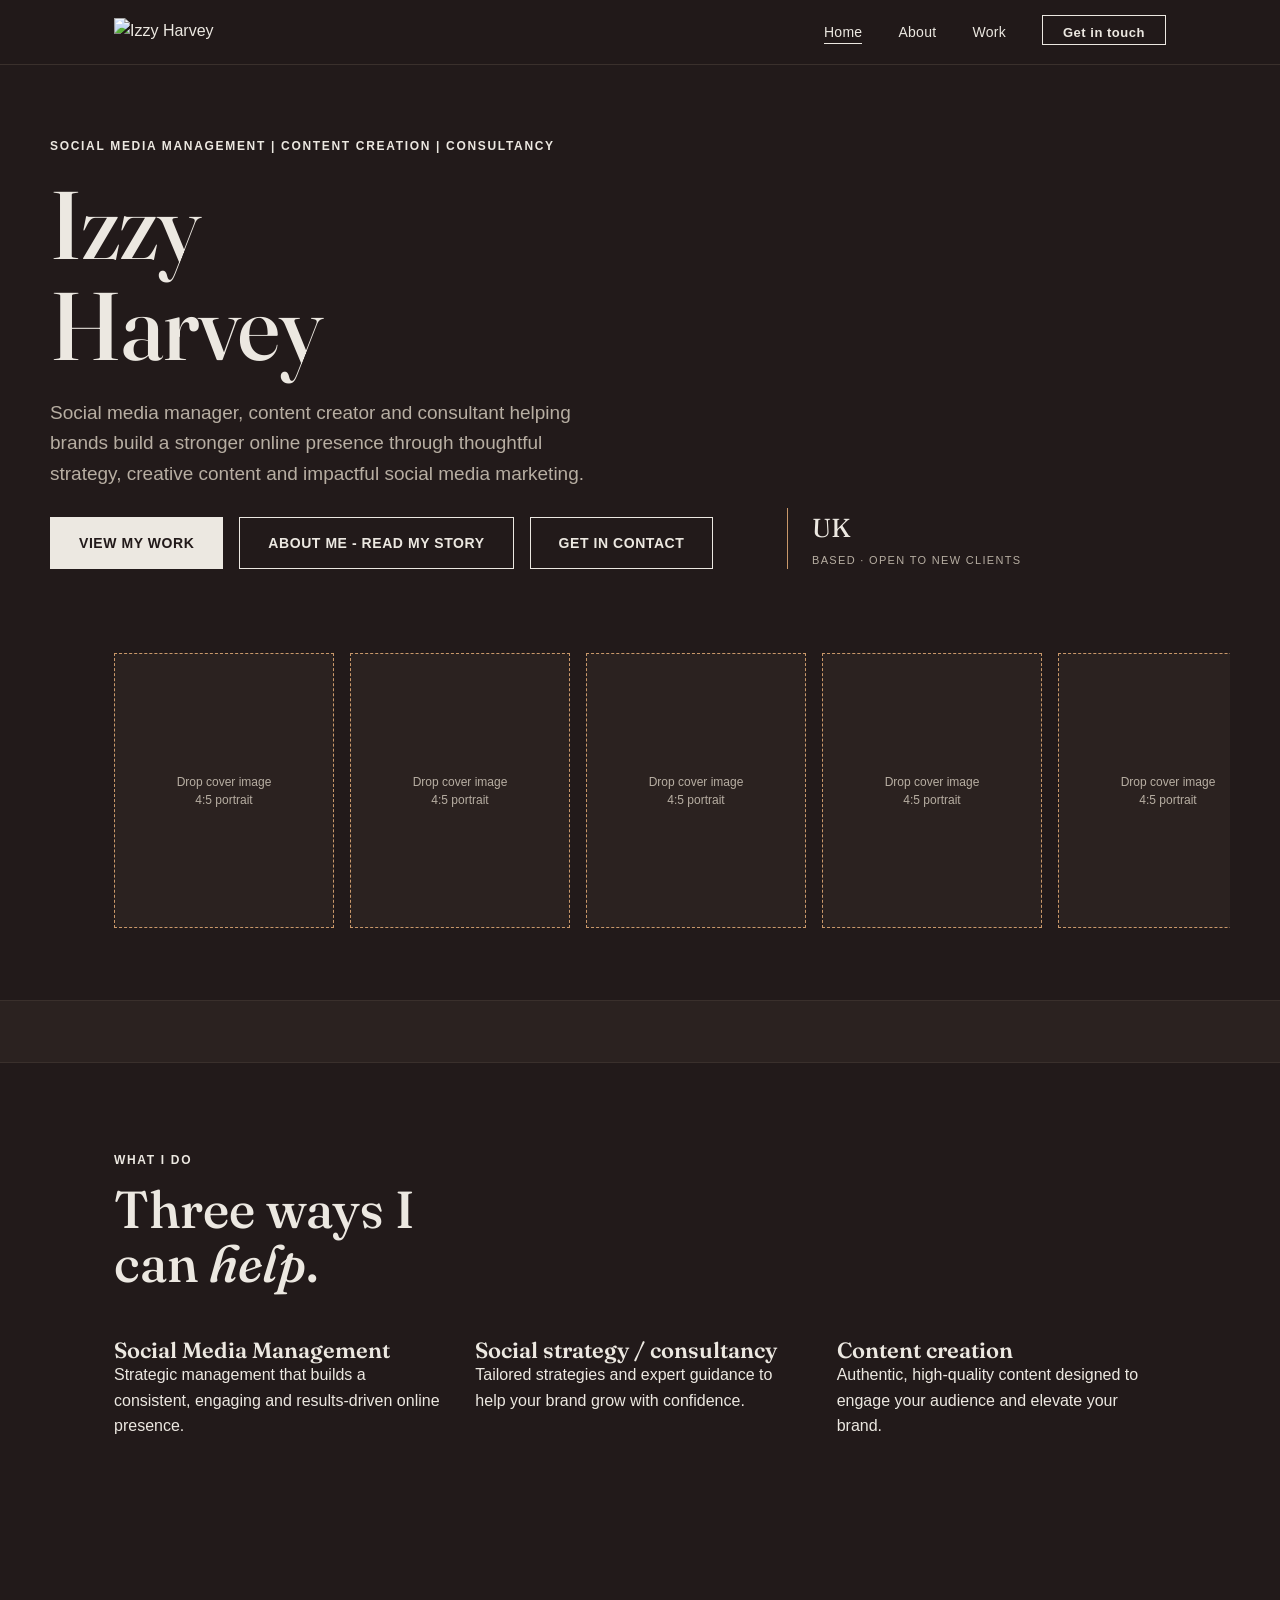
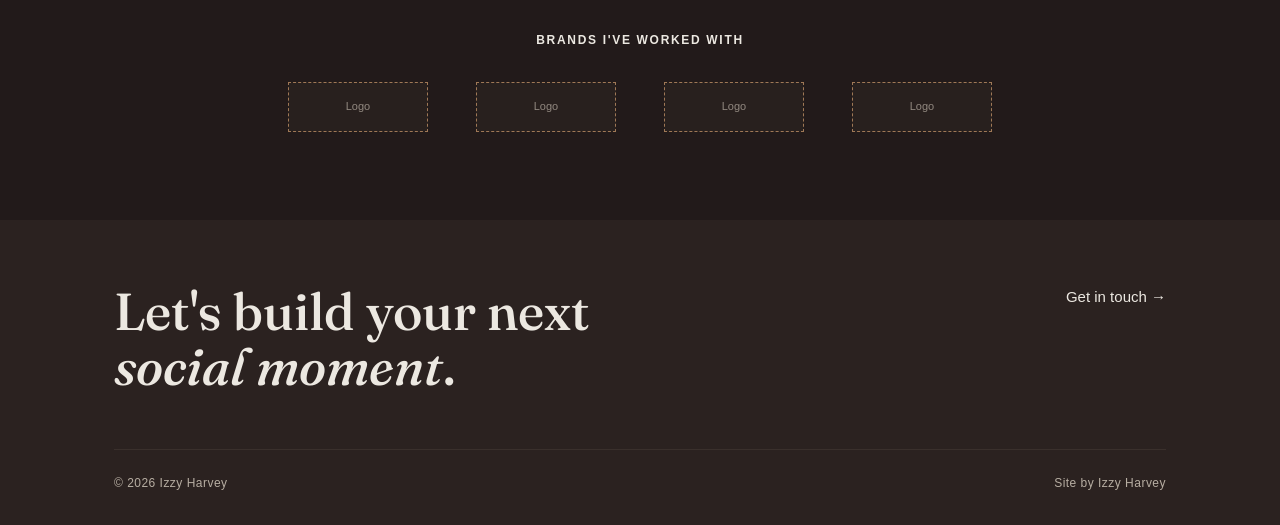
==== index.html @ ade732e3 "Add files via upload" ====
<!DOCTYPE html>
<html lang="en">
<head>
<meta charset="UTF-8">
<meta name="viewport" content="width=device-width, initial-scale=1.0">
<title>Izzy Harvey — Social Media Management, Content Creation &amp; Consultancy</title>
<link rel="preconnect" href="https://fonts.googleapis.com">
<link rel="preconnect" href="https://fonts.gstatic.com" crossorigin>
<link href="https://fonts.googleapis.com/css2?family=Fraunces:ital,wght@0,300;0,500;0,600;1,400;1,500&display=swap" rel="stylesheet">
<link href="https://api.fontshare.com/v2/css?f[]=switzer@400,500,600,700&display=swap" rel="stylesheet">
<link rel="stylesheet" href="styles.css">
</head>
<body>

<header class="site-header">
  <nav class="nav">
    <a class="logo" href="index.html"><img src="assets/wordmark.svg" alt="Izzy Harvey"></a>
    <button class="nav-toggle">Menu</button>
    <ul class="nav-links">
      <li><a href="index.html" aria-current="page">Home</a></li>
      <li><a href="about.html">About</a></li>
      <li><a href="portfolio.html">Work</a></li>
      <li><a href="contact.html" class="nav-cta">Get in touch</a></li>
    </ul>
  </nav>
</header>

<main>

  <!-- HERO -->
  <section class="hero wrap" style="padding-bottom:0;">
    <div>
      <p class="eyebrow hero-eyebrow">Social Media Management | Content Creation | Consultancy</p>
      <h1>Izzy<br>Harvey</h1>
      <p class="lede">Social media manager, content creator and consultant
        helping brands build a stronger online presence through thoughtful
        strategy, creative content and impactful social media marketing.</p>
      <div style="display:flex; gap:16px; margin-top:28px; flex-wrap:wrap;">
        <a href="portfolio.html" class="btn btn-primary">View my work</a>
        <a href="about.html" class="btn btn-ghost">About me - read my story</a>
        <a href="contact.html" class="btn btn-ghost">Get in contact</a>
      </div>
    </div>
    <div class="hero-meta">
      <div class="stat">UK<span>Based · open to new clients</span></div>
    </div>
  </section>

  <!-- SIGNATURE CONTENT REEL -->
  <div class="reel wrap" style="margin-top:56px;">
    <div class="frame">
      <div class="slot">Drop cover image<br>4:5 portrait</div>
    </div>
    <div class="frame">
      <div class="slot">Drop cover image<br>4:5 portrait</div>
    </div>
    <div class="frame">
      <div class="slot">Drop cover image<br>4:5 portrait</div>
    </div>
    <div class="frame">
      <div class="slot">Drop cover image<br>4:5 portrait</div>
    </div>
    <div class="frame">
      <div class="slot">Drop cover image<br>4:5 portrait</div>
    </div>
  </div>

  <!-- MARQUEE -->
  <div class="marquee" style="margin-top:64px;">
    <div class="marquee-track">
      Strategy <span>|</span> Content Creation <span>|</span> Social Media Management <span>|</span> Consultancy <span>|</span>
      Strategy <span>|</span> Content Creation <span>|</span> Social Media Management <span>|</span> Consultancy <span>|</span>
    </div>
  </div>

  <!-- WHAT I DO -->
  <section class="wrap">
    <div class="section-head">
      <div>
        <p class="eyebrow">What I do</p>
        <h2>Three ways I<br>can <em>help</em>.</h2>
      </div>
    </div>
    <div class="grid-3">
      <div>
        <h3>Social Media Management</h3>
        <p class="meta">Strategic management that builds a consistent,
          engaging and results-driven online presence.</p>
      </div>
      <div>
        <h3>Social strategy / consultancy</h3>
        <p class="meta">Tailored strategies and expert guidance to help
          your brand grow with confidence.</p>
      </div>
      <div>
        <h3>Content creation</h3>
        <p class="meta">Authentic, high-quality content designed to
          engage your audience and elevate your brand.</p>
      </div>
    </div>
  </section>

  <!-- AS SEEN WITH -->
  <section class="wrap">
    <p class="eyebrow center" style="margin-bottom:32px;">Brands I've worked with</p>
    <div class="logo-row center" style="justify-content:center;">
      <div class="placeholder">Logo</div>
      <div class="placeholder">Logo</div>
      <div class="placeholder">Logo</div>
      <div class="placeholder">Logo</div>
    </div>
  </section>

</main>

<footer>
  <div class="wrap">
    <div class="footer-top">
      <h2>Let's build your next<br><em>social moment</em>.</h2>
      <ul class="social-list">
        <li><a href="contact.html">Get in touch →</a></li>
      </ul>
    </div>
    <div class="footer-bottom">
      <span>© 2026 Izzy Harvey</span>
      <span>Site by Izzy Harvey</span>
    </div>
  </div>
</footer>

<script src="script.js"></script>
</body>
</html>
---- styles.css ----
/* ============================================================
   IZZY HARVEY — PORTFOLIO
   Design tokens
   ============================================================ */
:root{
  /* Colour — dark theme */
  --bg:#221A1A;          /* page background */
  --bg-raised:#2B2220;   /* elevated panels — alt sections, cards, placeholders */
  --ink:#ECE8E1;         /* primary text — warm off-white */
  --ink-dim:#B7AEA2;     /* secondary/muted text */
  --tan-500:#C9986A;     /* camel accent — tags, rules, hover */
  --border:#3A302C;      /* hairline borders */

  /* Type */
  --font-display:'Fraunces', serif;
  --font-body:'Switzer','Helvetica Neue',Helvetica,Arial,sans-serif;

  /* Layout */
  --max-w:1180px;
  --gutter:clamp(24px, 5vw, 64px);
  --radius:2px;
}

*,*::before,*::after{ box-sizing:border-box; }

html{ scroll-behavior:smooth; }

body{
  margin:0;
  background:var(--bg);
  color:var(--ink);
  font-family:var(--font-body);
  font-size:16px;
  line-height:1.6;
  -webkit-font-smoothing:antialiased;
}

img{ max-width:100%; display:block; }
a{ color:inherit; text-decoration:none; }

.wrap{
  max-width:var(--max-w);
  margin:0 auto;
  padding-left:var(--gutter);
  padding-right:var(--gutter);
}

/* ---------- eyebrow / labels ---------- */
.eyebrow{
  font-family:var(--font-body);
  font-size:12px;
  font-weight:600;
  letter-spacing:.14em;
  text-transform:uppercase;
  color:var(--ink);
}

/* ---------- headings ---------- */
h1,h2,h3{
  font-family:var(--font-display);
  font-weight:500;
  line-height:1.05;
  margin:0;
  color:var(--ink);
}
h1{ font-size:clamp(48px,8vw,96px); letter-spacing:-.01em; }
h2{ font-size:clamp(32px,4.5vw,52px); }
h3{ font-size:22px; font-weight:600; }
em, .italic{ font-style:italic; color:var(--ink); }

p{ margin:0 0 1em; }
.lede{ font-size:19px; color:var(--ink-dim); max-width:52ch; }

/* ============================================================
   NAV
   ============================================================ */
.site-header{
  position:sticky; top:0; z-index:50;
  background:rgba(34,26,26,.9);
  backdrop-filter:blur(8px);
  border-bottom:1px solid var(--border);
}
.nav{
  display:flex; align-items:center; justify-content:space-between;
  padding:18px var(--gutter);
  max-width:var(--max-w); margin:0 auto;
}
.nav .logo img{ height:28px; width:auto; }
.nav-links{
  display:flex; gap:36px; list-style:none; margin:0; padding:0;
  font-size:14px; font-weight:500; letter-spacing:.02em;
}
.nav-links a{
  position:relative; padding-bottom:4px;
}
.nav-links a::after{
  content:''; position:absolute; left:0; bottom:0; width:0; height:1px;
  background:var(--ink); transition:width .25s ease;
}
.nav-links a:hover::after, .nav-links a[aria-current="page"]::after{ width:100%; }
.nav-cta{
  border:1px solid var(--ink); padding:9px 20px;
  font-size:13px; font-weight:600; letter-spacing:.04em;
  transition:background .2s ease, color .2s ease;
}
.nav-cta:hover{ background:var(--ink); color:var(--bg); }
.nav-toggle{ display:none; }

@media (max-width:760px){
  .nav-links{
    position:fixed; inset:64px 0 auto 0; background:var(--bg);
    flex-direction:column; gap:0; border-bottom:1px solid var(--border);
    max-height:0; overflow:hidden; transition:max-height .3s ease;
  }
  .nav-links.open{ max-height:400px; }
  .nav-links li{ border-top:1px solid var(--border); }
  .nav-links a{ display:block; padding:16px var(--gutter); }
  .nav-links a::after{ display:none; }
  .nav-toggle{
    display:block; background:none; border:none; cursor:pointer;
    font-family:var(--font-body); font-size:13px; font-weight:600;
    letter-spacing:.06em; text-transform:uppercase; color:var(--ink);
  }
}

/* ============================================================
   BUTTONS
   ============================================================ */
.btn{
  display:inline-flex; align-items:center; gap:10px;
  padding:14px 28px; font-size:14px; font-weight:600;
  letter-spacing:.04em; text-transform:uppercase;
  border:1px solid var(--ink); cursor:pointer;
  transition:background .2s ease, color .2s ease, border-color .2s ease;
  background:transparent; color:var(--ink);
}
.btn-primary{ background:var(--ink); color:var(--bg); }
.btn-primary:hover{ background:var(--ink-dim); border-color:var(--ink-dim); color:var(--bg); }
.btn-ghost:hover{ background:var(--ink); color:var(--bg); }

/* ============================================================
   HERO
   ============================================================ */
.hero{
  padding:72px 0 56px;
  display:grid; grid-template-columns:1.4fr .9fr; gap:48px; align-items:end;
}
.hero-eyebrow{ margin-bottom:18px; }
.hero h1{ margin-bottom:22px; }
.hero-meta{
  border-left:1px solid var(--tan-500); padding-left:24px;
  display:flex; flex-direction:column; gap:14px;
}
.hero-meta .stat{ font-family:var(--font-display); font-size:26px; display:block; }
.hero-meta .stat span{
  display:block; font-family:var(--font-body); font-size:11px;
  letter-spacing:.12em; text-transform:uppercase; color:var(--ink-dim); margin-top:2px;
}
.hero-meta a.stat{ transition:color .2s ease; }
.hero-meta a.stat:hover{ opacity:.7; }
@media (max-width:820px){
  .hero{ grid-template-columns:1fr; }
  .hero-meta{ border-left:none; border-top:1px solid var(--tan-500); padding-left:0; padding-top:20px; flex-direction:column; gap:20px; }
}

/* ============================================================
   SIGNATURE COMPONENT — the content reel
   A horizontal strip of scheduled-post style frames, echoing
   Izzy's day job of laying out content calendars. Used across
   pages as the placeholder system for photo/video.
   ============================================================ */
.reel{
  display:flex; gap:16px; overflow-x:auto; padding:28px var(--gutter) 8px;
  scrollbar-width:thin;
}
.reel::-webkit-scrollbar{ height:6px; }
.reel::-webkit-scrollbar-thumb{ background:var(--border); }

.frame{
  flex:0 0 auto; width:220px;
  border:1px dashed var(--tan-500);
  background:var(--bg-raised);
  display:flex; flex-direction:column;
}
.frame .slot{
  aspect-ratio:4/5; display:flex; align-items:center; justify-content:center;
  text-align:center; padding:16px; color:var(--ink-dim); font-size:12px; line-height:1.5;
}
.frame .tag{
  border-top:1px dashed var(--tan-500);
  padding:9px 12px; font-size:11px; font-weight:600;
  letter-spacing:.06em; text-transform:uppercase; color:var(--ink);
  display:flex; justify-content:space-between;
}

/* Generic placeholder block (non-reel, single image) */
.placeholder{
  border:1px dashed var(--tan-500); background:var(--bg-raised);
  display:flex; align-items:center; justify-content:center;
  text-align:center; color:var(--ink-dim); font-size:13px; padding:24px; line-height:1.6;
}

/* ============================================================
   MARQUEE — running text strip
   ============================================================ */
.marquee{
  background:var(--bg-raised); color:var(--ink);
  overflow:hidden; white-space:nowrap; padding:16px 0;
  border-top:1px solid var(--border); border-bottom:1px solid var(--border);
}
.marquee-track{
  display:inline-block; padding-left:100%;
  animation:scroll 28s linear infinite;
  font-family:var(--font-body); font-weight:500; font-size:18px;
  letter-spacing:.02em; text-transform:uppercase;
}
.marquee-track span{ margin:0 32px; color:var(--ink); font-style:normal; }
@keyframes scroll{ from{ transform:translateX(0);} to{ transform:translateX(-100%);} }
@media (prefers-reduced-motion:reduce){ .marquee-track{ animation:none; padding-left:0; } }

/* ============================================================
   SECTIONS
   ============================================================ */
section{ padding:88px 0; }
.section-head{
  display:flex; justify-content:space-between; align-items:flex-end;
  gap:24px; margin-bottom:48px; flex-wrap:wrap;
}
.rule{ border:none; border-top:1px solid var(--border); margin:0; }

.bg-beige{ background:var(--bg-raised); }
.bg-dark{ background:var(--bg-raised); color:var(--ink); }
.bg-dark h2, .bg-dark h3{ color:var(--ink); }
.bg-dark .eyebrow{ color:var(--ink); }

/* ---------- grid ---------- */
.grid-3{ display:grid; grid-template-columns:repeat(3,1fr); gap:32px; }
.grid-2{ display:grid; grid-template-columns:repeat(2,1fr); gap:40px; }
@media (max-width:820px){ .grid-3{ grid-template-columns:1fr; } .grid-2{ grid-template-columns:1fr; } }

/* ---------- work card ---------- */
.card{ display:flex; flex-direction:column; gap:18px; }
.card .placeholder{ aspect-ratio:4/5; }
.card .tags{ display:flex; gap:8px; flex-wrap:wrap; }
.pill{
  font-size:11px; font-weight:600; letter-spacing:.06em; text-transform:uppercase;
  border:1px solid var(--tan-500); color:var(--ink); padding:5px 11px;
}
.card h3{ margin-top:4px; }
.card .meta{ font-size:13px; color:var(--ink-dim); }

/* ---------- stat row ---------- */
.stat-row{ display:flex; gap:64px; flex-wrap:wrap; }
.stat-row .num{ font-family:var(--font-display); font-size:56px; }
.stat-row .lbl{ font-size:12px; letter-spacing:.1em; text-transform:uppercase; color:var(--ink-dim); margin-top:6px; }

/* ---------- logos row ---------- */
.logo-row{ display:flex; gap:48px; flex-wrap:wrap; align-items:center; opacity:.75; }
.logo-row .placeholder{ width:140px; height:48px; font-size:11px; }

/* ============================================================
   FOOTER
   ============================================================ */
footer{ background:var(--bg-raised); color:var(--ink-dim); padding:64px 0 32px; }
.footer-top{ display:flex; justify-content:space-between; gap:40px; flex-wrap:wrap; margin-bottom:56px; }
.footer-top h2{ color:var(--ink); max-width:14ch; }
.social-list{ list-style:none; margin:0; padding:0; display:flex; flex-direction:column; gap:10px; }
.social-list a{ font-size:15px; border-bottom:1px solid transparent; color:var(--ink); }
.social-list a:hover{ border-color:var(--ink); }
.footer-bottom{
  display:flex; justify-content:space-between; flex-wrap:wrap; gap:12px;
  border-top:1px solid var(--border); padding-top:24px;
  font-size:12px; letter-spacing:.04em; color:var(--ink-dim);
}

/* ---------- about page photo ---------- */
.about-photo-row{
  padding-top:0; display:grid; grid-template-columns:280px 1fr; gap:48px; align-items:start;
}
.about-photo{
  width:100%; aspect-ratio:3/4; object-fit:cover; border:1px solid var(--border);
}
@media (max-width:820px){
  .about-photo-row{ grid-template-columns:1fr; }
  .about-photo{ max-width:280px; }
}

/* ---------- utility ---------- */
.mt-0{ margin-top:0; }
.center{ text-align:center; }
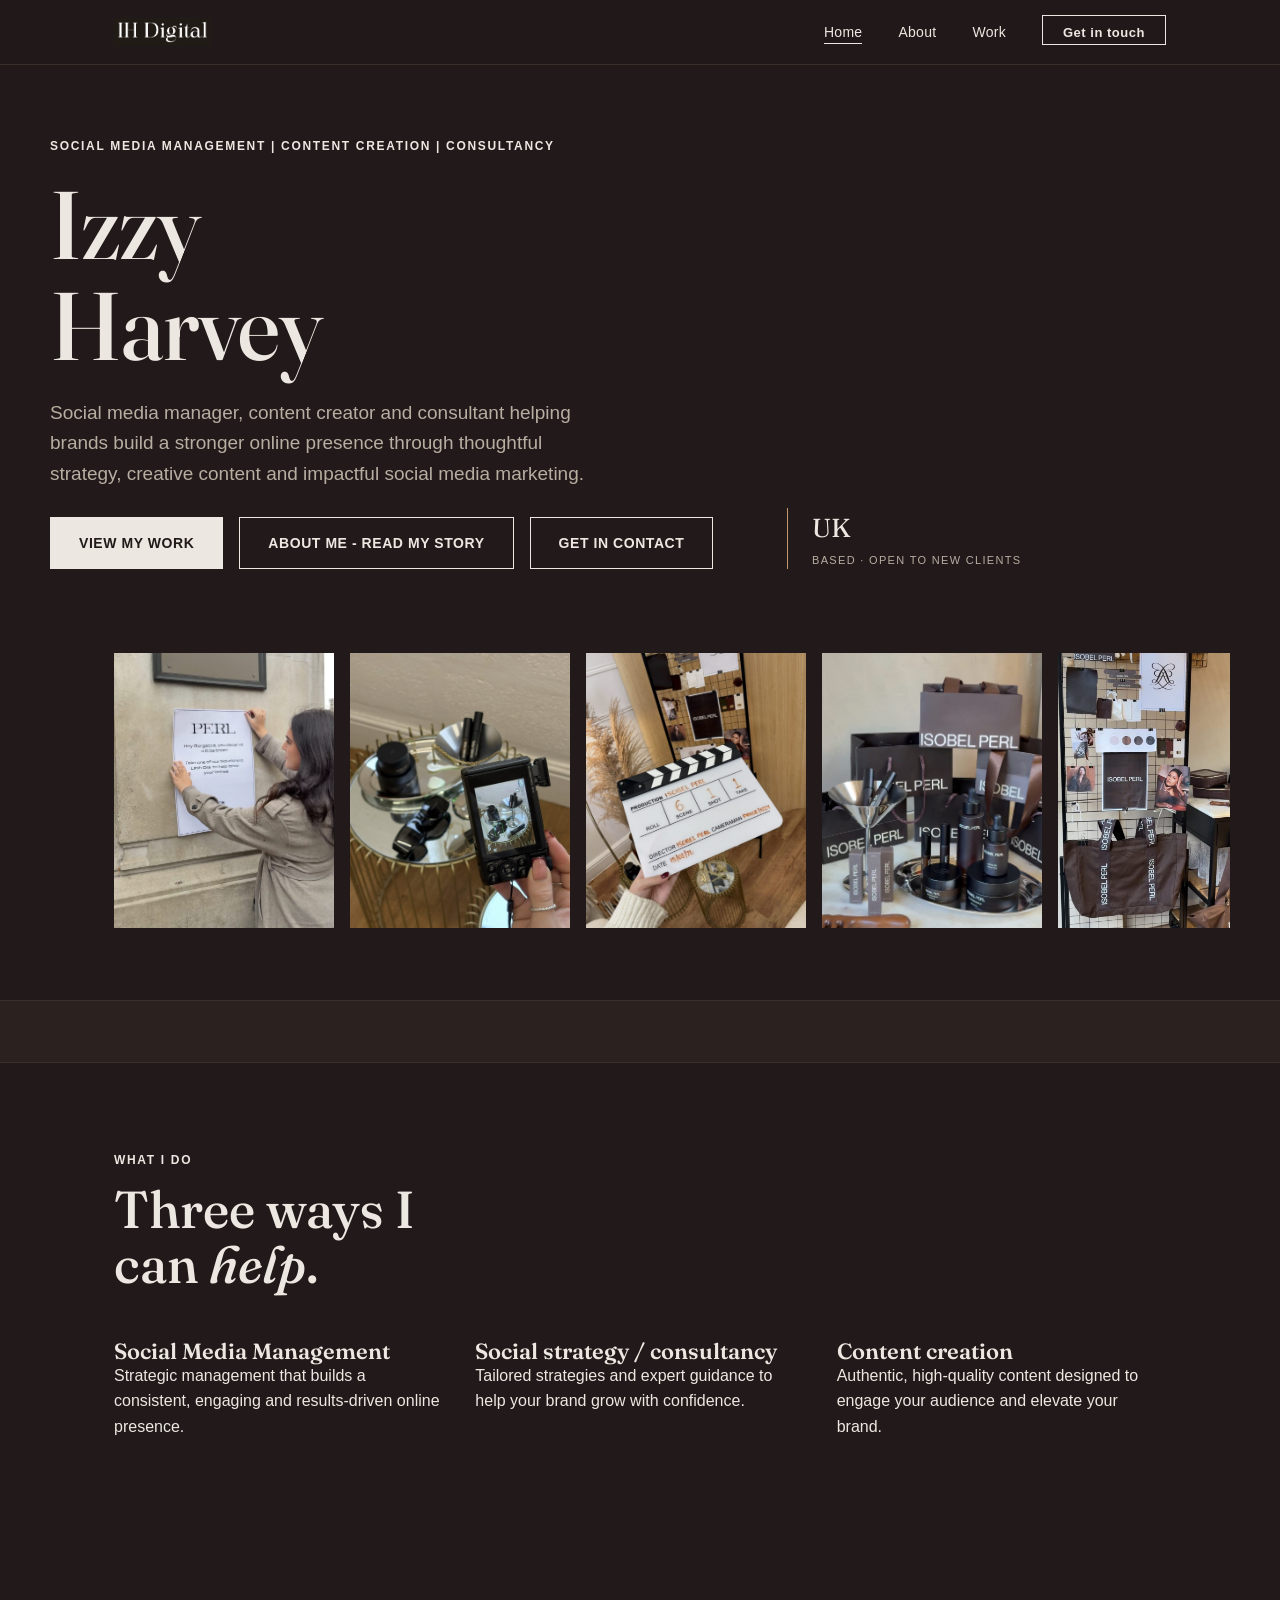
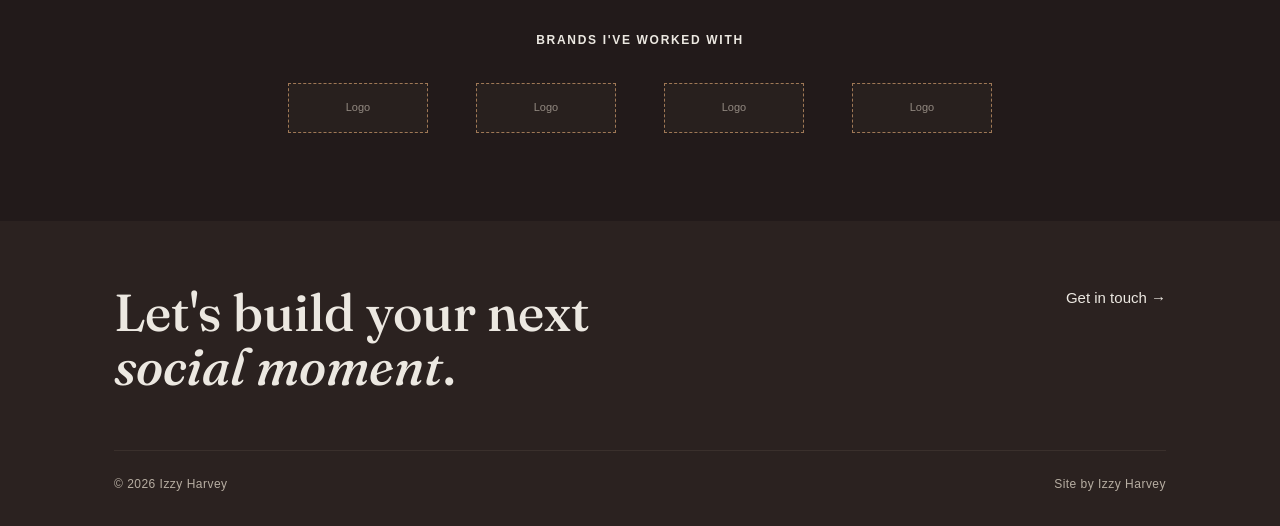
==== commit 1f3500ed: "Add files via upload" ====
--- a/index.html
+++ b/index.html
@@ -14,7 +14,7 @@
 
 <header class="site-header">
   <nav class="nav">
-    <a class="logo" href="index.html"><img src="assets/wordmark.svg" alt="Izzy Harvey"></a>
+    <a class="logo" href="index.html"><img src="assets/logo.png" alt="IH Digital"></a>
     <button class="nav-toggle">Menu</button>
     <ul class="nav-links">
       <li><a href="index.html" aria-current="page">Home</a></li>
@@ -48,20 +48,20 @@
 
   <!-- SIGNATURE CONTENT REEL -->
   <div class="reel wrap" style="margin-top:56px;">
-    <div class="frame">
-      <div class="slot">Drop cover image<br>4:5 portrait</div>
+    <div class="frame frame-filled">
+      <img class="reel-img" src="assets/work-1.jpg" alt="Isobel Perl campaign — poster activation">
     </div>
-    <div class="frame">
-      <div class="slot">Drop cover image<br>4:5 portrait</div>
+    <div class="frame frame-filled">
+      <img class="reel-img" src="assets/work-2.jpg" alt="Isobel Perl campaign — behind the scenes styling">
     </div>
-    <div class="frame">
-      <div class="slot">Drop cover image<br>4:5 portrait</div>
+    <div class="frame frame-filled">
+      <img class="reel-img" src="assets/work-3.jpg" alt="Isobel Perl campaign — on set clapperboard">
     </div>
-    <div class="frame">
-      <div class="slot">Drop cover image<br>4:5 portrait</div>
+    <div class="frame frame-filled">
+      <img class="reel-img" src="assets/work-4.jpg" alt="Isobel Perl product range">
     </div>
-    <div class="frame">
-      <div class="slot">Drop cover image<br>4:5 portrait</div>
+    <div class="frame frame-filled">
+      <img class="reel-img" src="assets/work-5.jpg" alt="Isobel Perl brand moodboard and merchandise">
     </div>
   </div>
 
--- a/styles.css
+++ b/styles.css
@@ -193,6 +193,12 @@
   display:flex; justify-content:space-between;
 }
 
+/* filled reel frame — real photo, no dashed placeholder */
+.frame-filled{ border:none; background:none; }
+.reel-img{
+  width:100%; aspect-ratio:4/5; object-fit:cover; display:block;
+}
+
 /* Generic placeholder block (non-reel, single image) */
 .placeholder{
   border:1px dashed var(--tan-500); background:var(--bg-raised);
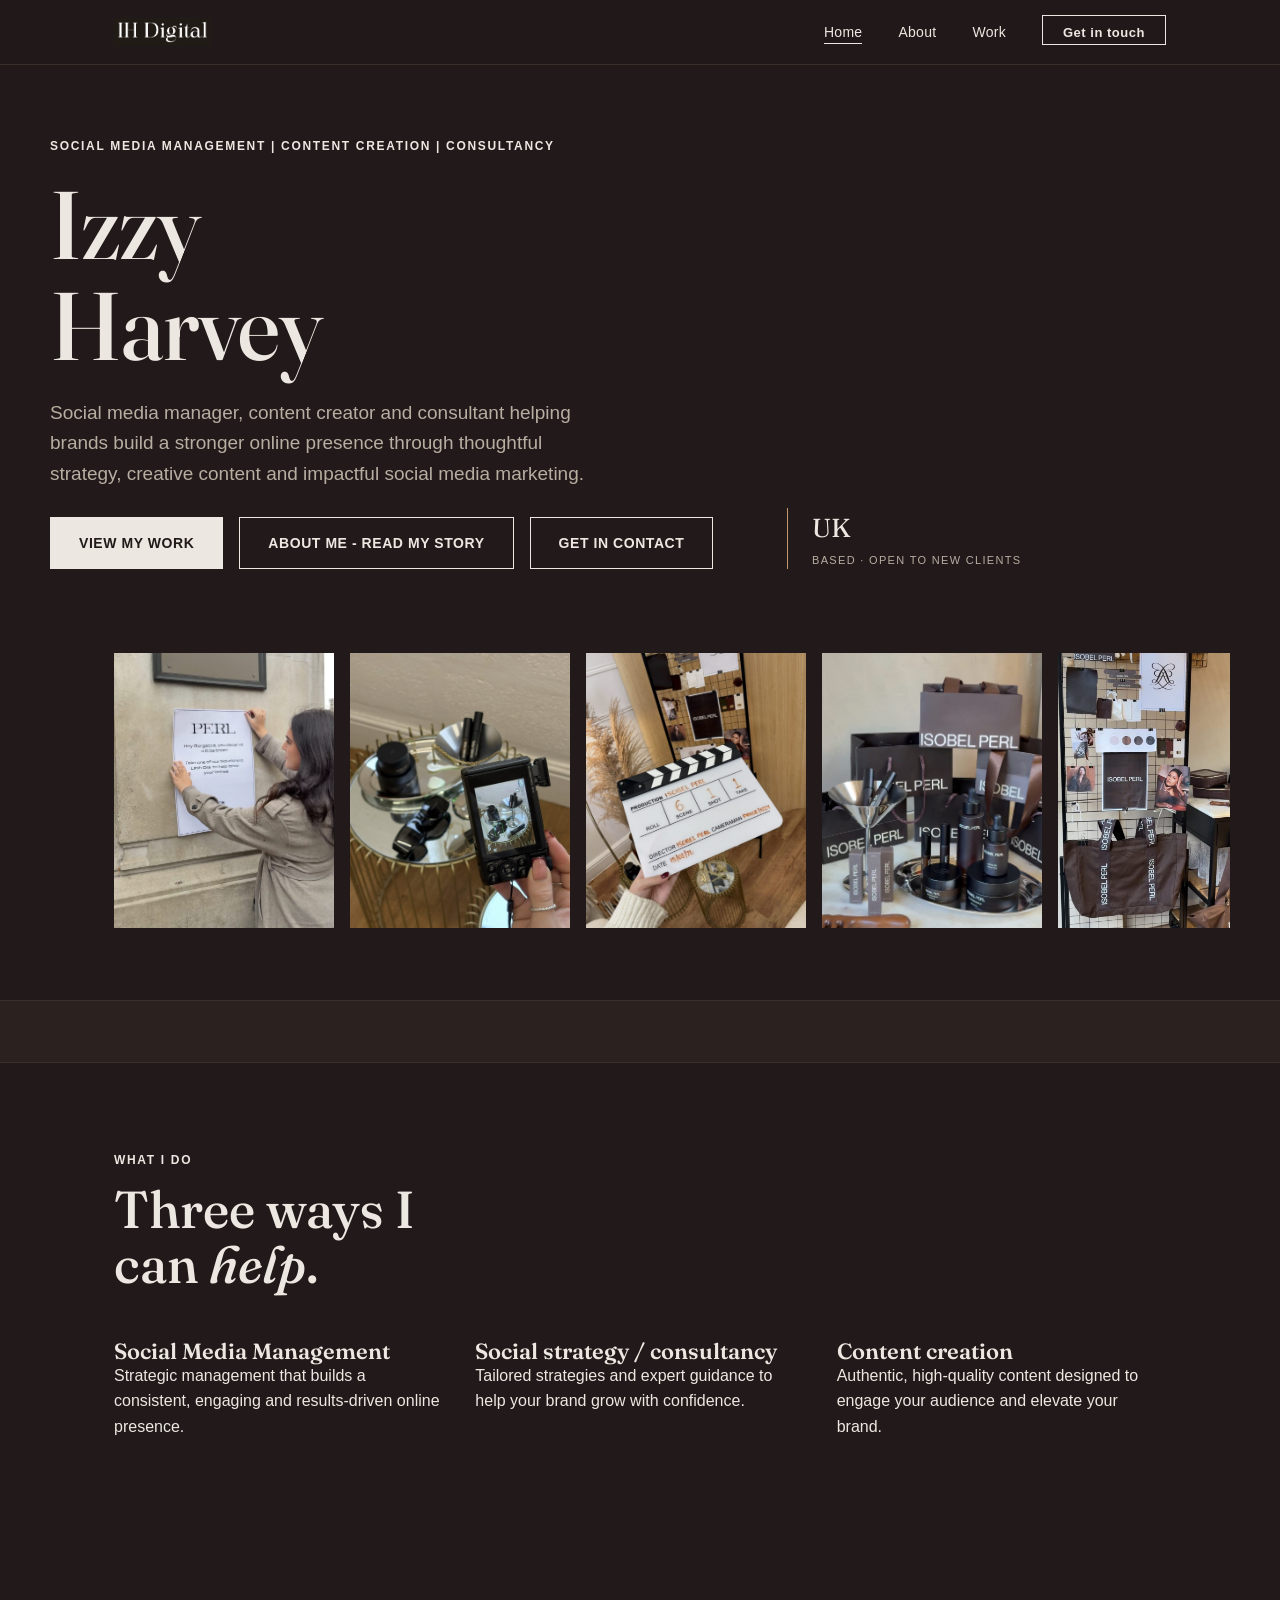
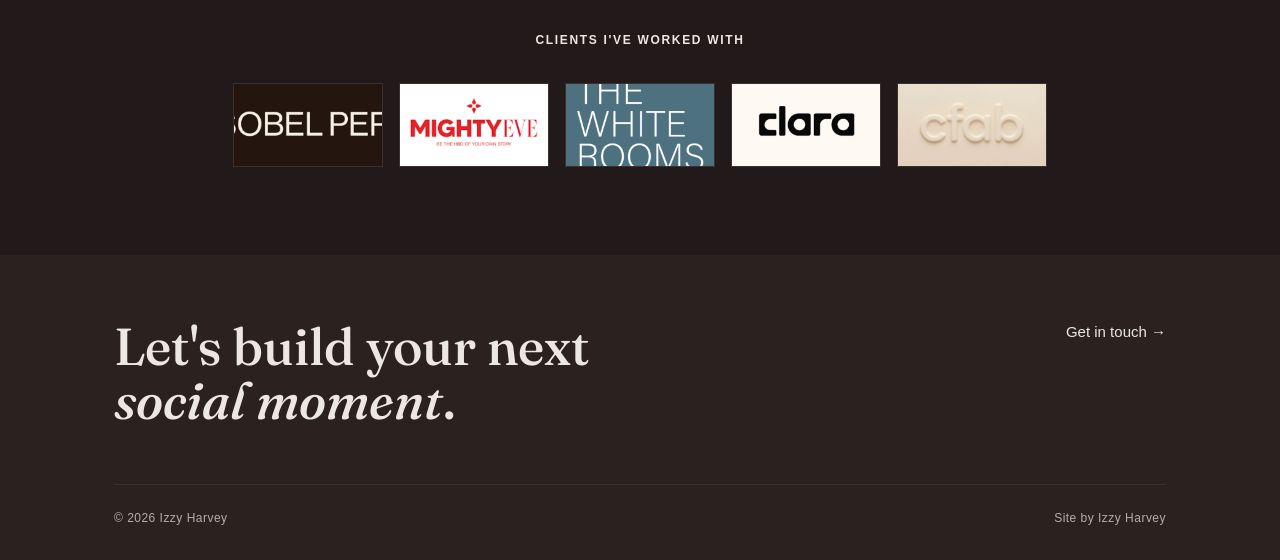
==== commit 87f21f5f: "Add files via upload" ====
--- a/index.html
+++ b/index.html
@@ -102,12 +102,13 @@
 
   <!-- AS SEEN WITH -->
   <section class="wrap">
-    <p class="eyebrow center" style="margin-bottom:32px;">Brands I've worked with</p>
+    <p class="eyebrow center" style="margin-bottom:32px;">Clients I've worked with</p>
     <div class="logo-row center" style="justify-content:center;">
-      <div class="placeholder">Logo</div>
-      <div class="placeholder">Logo</div>
-      <div class="placeholder">Logo</div>
-      <div class="placeholder">Logo</div>
+      <div class="logo-chip"><img src="assets/client-isobel-perl.png" alt="Isobel Perl"></div>
+      <div class="logo-chip"><img src="assets/client-mighty-eve.png" alt="Mighty Eve"></div>
+      <div class="logo-chip"><img src="assets/client-white-rooms.png" alt="The White Rooms"></div>
+      <div class="logo-chip"><img src="assets/client-clara.png" alt="Clara"></div>
+      <div class="logo-chip"><img src="assets/client-cfab.png" alt="CFAB"></div>
     </div>
   </section>
 
--- a/styles.css
+++ b/styles.css
@@ -261,8 +261,12 @@
 .stat-row .lbl{ font-size:12px; letter-spacing:.1em; text-transform:uppercase; color:var(--ink-dim); margin-top:6px; }
 
 /* ---------- logos row ---------- */
-.logo-row{ display:flex; gap:48px; flex-wrap:wrap; align-items:center; opacity:.75; }
-.logo-row .placeholder{ width:140px; height:48px; font-size:11px; }
+.logo-row{ display:flex; gap:16px; flex-wrap:wrap; align-items:center; }
+.logo-row .placeholder{ width:150px; height:84px; font-size:11px; }
+.logo-chip{
+  width:150px; height:84px; border:1px solid var(--border); overflow:hidden;
+}
+.logo-chip img{ width:100%; height:100%; object-fit:cover; display:block; }
 
 /* ============================================================
    FOOTER
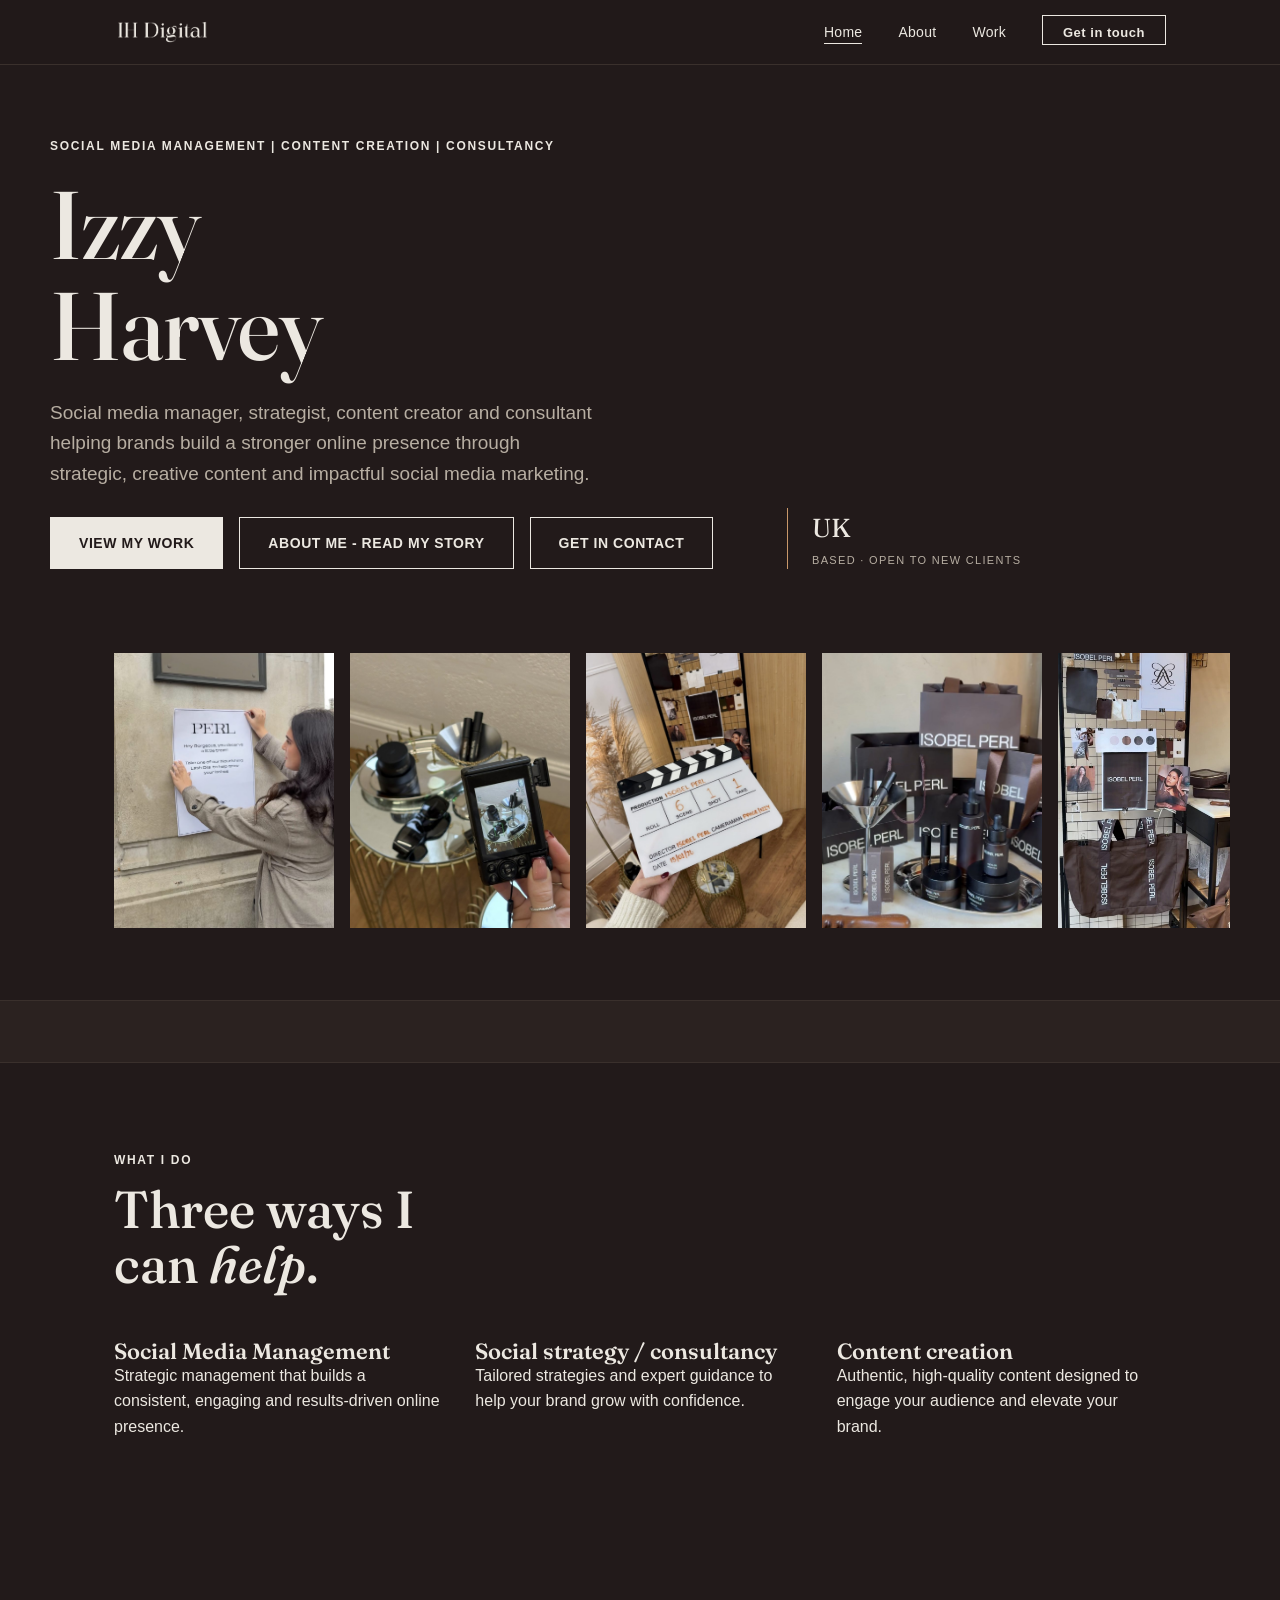
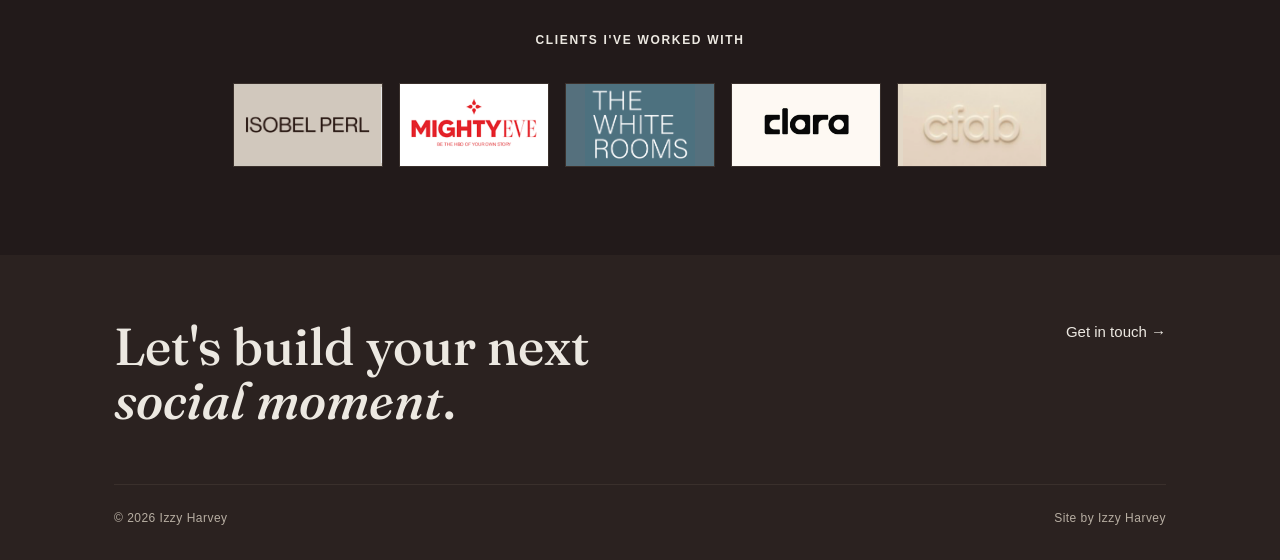
==== commit 5012f1b2: "Add files via upload" ====
--- a/index.html
+++ b/index.html
@@ -32,9 +32,9 @@
     <div>
       <p class="eyebrow hero-eyebrow">Social Media Management | Content Creation | Consultancy</p>
       <h1>Izzy<br>Harvey</h1>
-      <p class="lede">Social media manager, content creator and consultant
-        helping brands build a stronger online presence through thoughtful
-        strategy, creative content and impactful social media marketing.</p>
+      <p class="lede">Social media manager, strategist, content creator and
+        consultant helping brands build a stronger online presence through
+        strategic, creative content and impactful social media marketing.</p>
       <div style="display:flex; gap:16px; margin-top:28px; flex-wrap:wrap;">
         <a href="portfolio.html" class="btn btn-primary">View my work</a>
         <a href="about.html" class="btn btn-ghost">About me - read my story</a>
@@ -104,11 +104,11 @@
   <section class="wrap">
     <p class="eyebrow center" style="margin-bottom:32px;">Clients I've worked with</p>
     <div class="logo-row center" style="justify-content:center;">
-      <div class="logo-chip"><img src="assets/client-isobel-perl.png" alt="Isobel Perl"></div>
-      <div class="logo-chip"><img src="assets/client-mighty-eve.png" alt="Mighty Eve"></div>
-      <div class="logo-chip"><img src="assets/client-white-rooms.png" alt="The White Rooms"></div>
-      <div class="logo-chip"><img src="assets/client-clara.png" alt="Clara"></div>
-      <div class="logo-chip"><img src="assets/client-cfab.png" alt="CFAB"></div>
+      <div class="logo-chip" style="background:#cfc8be;"><img src="assets/client-isobel-perl.png" alt="Isobel Perl"></div>
+      <div class="logo-chip" style="background:#ffffff;"><img src="assets/client-mighty-eve.png" alt="Mighty Eve"></div>
+      <div class="logo-chip" style="background:#55707d;"><img src="assets/client-white-rooms.png" alt="The White Rooms"></div>
+      <div class="logo-chip" style="background:#fdf9f4;"><img src="assets/client-clara.png" alt="Clara"></div>
+      <div class="logo-chip" style="background:#e3d8c7;"><img src="assets/client-cfab.png" alt="CFAB"></div>
     </div>
   </section>
 
--- a/styles.css
+++ b/styles.css
@@ -265,8 +265,9 @@
 .logo-row .placeholder{ width:150px; height:84px; font-size:11px; }
 .logo-chip{
   width:150px; height:84px; border:1px solid var(--border); overflow:hidden;
-}
-.logo-chip img{ width:100%; height:100%; object-fit:cover; display:block; }
+  display:flex; align-items:center; justify-content:center;
+}
+.logo-chip img{ width:100%; height:100%; object-fit:contain; display:block; }
 
 /* ============================================================
    FOOTER
